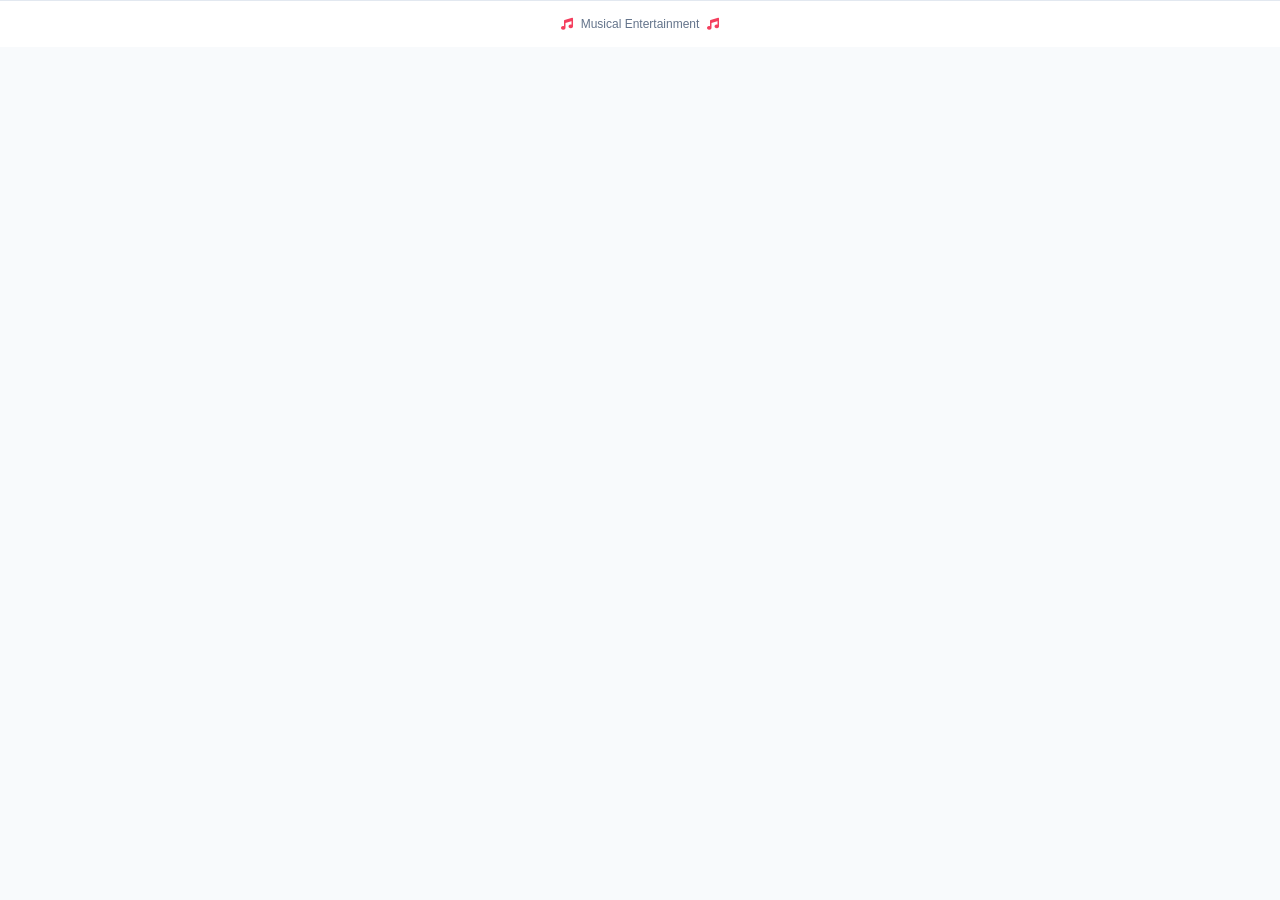
==== login.html @ 61718845 "first commit" ====
<!DOCTYPE html>
<html lang="vi">
<head>
  <meta charset="UTF-8">
  <meta name="viewport" content="width=device-width, initial-scale=1.0">
  <title>Musical - Pure HTML, CSS & JS Exam</title>
  <!-- Font Awesome CDN cho Icon -->
  <link rel="stylesheet" href="https://cdnjs.cloudflare.com/ajax/libs/font-awesome/6.5.1/css/all.min.css" />
  <!-- Nhúng file CSS ngoài -->
  <link rel="stylesheet" href="style.css" />
</head>
<body>
  <main id="page-login" class="hidden">
    <div class="login-container">
      
      <div class="login-header">
        <h2>Đăng Nhập</h2>
        <p>Chào mừng bạn quay trở lại với Musical</p>
      </div>

      <form onsubmit="event.preventDefault(); alert('Đăng nhập thành công!');">
        <div class="form-group">
          <label>Email</label>
          <input type="email" placeholder="admin@gmail.com" required>
        </div>

        <div class="form-group">
          <label>Password</label>
          <input type="password" placeholder="Password" required>
        </div>

        <div class="form-options">
          <label class="remember-me">
            <input type="checkbox"> Remember Me
          </label>
          <a href="#" class="forgot-link">Forgot password?</a>
        </div>

        <button type="submit" class="btn-login">LOGIN</button>
      </form>

      <p class="register-text">
        Not a member? <a href="#">Register</a>
      </p>

      <button onclick="showPage('home')" class="back-home-btn">
        <i class="fa-solid fa-arrow-left"></i> Quay lại Trang chủ
      </button>

    </div>
  </main>

  <footer>
    <i class="fa-solid fa-music"></i>
    <span>Musical Entertainment</span>
    <i class="fa-solid fa-music"></i>
  </footer>

  <script src="script.js"></script>
</body>
</html>
---- style.css ----
/* ==================== STYLES CHUNG (RESET & VARIABLES) ==================== */
* {
  box-sizing: border-box;
  margin: 0;
  padding: 0;
}
body {
  font-family: 'Segoe UI', Tahoma, Geneva, Verdana, sans-serif;
  background-color: #f8fafc;
  color: #334155;
  min-height: 100vh;
  display: flex;
  flex-direction: column;
  justify-content: space-between;
}

/* Utilities */
.hidden {
  display: none !important;
}

/* ==================== HEADER / NAVIGATION ==================== */
header {
  background-color: #ffffff;
  border-bottom: 1px solid #e2e8f0;
  padding: 16px 24px;
  display: flex;
  align-items: center;
  justify-content: space-between;
  position: sticky;
  top: 0;
  z-index: 50;
  box-shadow: 0 1px 2px rgba(0, 0, 0, 0.05);
}
.logo {
  display: flex;
  align-items: center;
  gap: 8px;
  color: #f43f5e;
  font-weight: bold;
  font-size: 1.25rem;
  cursor: pointer;
}
.logo span {
  color: #1e293b;
}
nav {
  display: flex;
  gap: 32px;
}
nav a {
  text-decoration: none;
  color: #475569;
  font-size: 0.875rem;
  font-weight: 500;
  transition: color 0.2s;
}
nav a:hover {
  color: #4f46e5;
}
.auth-buttons {
  display: flex;
  gap: 12px;
}
.btn {
  padding: 8px 16px;
  font-size: 0.875rem;
  font-weight: 600;
  border-radius: 8px;
  border: none;
  cursor: pointer;
  transition: all 0.2s;
}
.btn-primary {
  background-color: #4f46e5;
  color: #ffffff;
}
.btn-primary:hover {
  background-color: #4338ca;
}
.btn-outline {
  background-color: transparent;
  border: 1px solid #4f46e5;
  color: #4f46e5;
}
.btn-outline:hover {
  background-color: #eef2ff;
}

/* ==================== MAIN CONTAINER ==================== */
main {
  max-width: 1100px;
  width: 100%;
  margin: 0 auto;
  padding: 32px 16px;
  flex: 1;
}

/* ==================== TRÌNH PHÁT NHẠC (AUDIO PLAYER) ==================== */
.player-card {
  background-color: #ffffff;
  border: 1px solid #e2e8f0;
  border-radius: 16px;
  padding: 24px;
  box-shadow: 0 1px 3px rgba(0, 0, 0, 0.05);
  margin-bottom: 32px;
  display: flex;
  flex-wrap: wrap;
  align-items: center;
  justify-content: space-between;
  gap: 24px;
}
.player-controls {
  display: flex;
  align-items: center;
  gap: 16px;
  flex: 1;
  min-width: 280px;
}
.play-circle-btn {
  width: 56px;
  height: 56px;
  background-color: #4f46e5;
  color: white;
  border: none;
  border-radius: 50%;
  display: flex;
  align-items: center;
  justify-content: center;
  font-size: 1.25rem;
  cursor: pointer;
  box-shadow: 0 4px 6px -1px rgba(79, 70, 229, 0.3);
  transition: transform 0.1s;
}
.play-circle-btn:active {
  transform: scale(0.95);
}
.progress-wrapper {
  flex: 1;
}
.time-display {
  display: flex;
  justify-content: space-between;
  font-size: 0.75rem;
  color: #64748b;
  margin-bottom: 4px;
  font-weight: 500;
}
.progress-bg {
  width: 100%;
  height: 8px;
  background-color: #f1f5f9;
  border-radius: 9999px;
  overflow: hidden;
}
.progress-fill {
  height: 100%;
  width: 0%;
  background-color: #4f46e5;
  transition: width 0.1s linear;
}
.song-details {
  display: flex;
  gap: 16px;
  align-items: center;
  border-left: 1px solid #f1f5f9;
  padding-left: 24px;
}
.song-title-badge {
  color: #f43f5e;
  font-weight: bold;
  font-size: 0.95rem;
  display: flex;
  align-items: center;
  gap: 8px;
  white-space: nowrap;
}
.lyrics-box {
  font-size: 0.75rem;
  color: #64748b;
  font-style: italic;
  background-color: #f8fafc;
  padding: 12px;
  border-radius: 12px;
  border: 1px solid #f1f5f9;
  line-height: 1.5;
}

/* ==================== DANH SÁCH SẢN PHẨM (GRID) ==================== */
.section-title {
  font-size: 1.125rem;
  font-weight: bold;
  color: #1e293b;
  margin-bottom: 16px;
  display: flex;
  align-items: center;
  gap: 8px;
}
.product-grid {
  display: grid;
  grid-template-columns: repeat(auto-fill, minmax(220px, 1fr));
  gap: 24px;
}
.product-card {
  background-color: #ffffff;
  border: 1px solid #e2e8f0;
  border-radius: 16px;
  padding: 16px;
  box-shadow: 0 1px 2px rgba(0,0,0,0.05);
  transition: transform 0.2s, box-shadow 0.2s;
}
.product-card:hover {
  transform: translateY(-2px);
  box-shadow: 0 4px 12px rgba(0,0,0,0.08);
}
.product-card img {
  width: 100%;
  height: 170px;
  object-fit: cover;
  border-radius: 12px;
  margin-bottom: 12px;
}
.product-card h3 {
  font-size: 0.875rem;
  font-weight: bold;
  color: #1e293b;
  white-space: nowrap;
  overflow: hidden;
  text-overflow: ellipsis;
}
.product-card p {
  font-size: 0.75rem;
  color: #94a3b8;
  margin-top: 2px;
}
.stars {
  color: #fbbf24;
  font-size: 0.75rem;
  margin-top: 8px;
  display: flex;
  gap: 4px;
}

/* ==================== FORM ĐĂNG NHẬP (LOGIN PAGE) ==================== */
.login-container {
  max-width: 400px;
  margin: 40px auto;
  background-color: #ffffff;
  border: 1px solid #e2e8f0;
  border-radius: 24px;
  padding: 32px;
  box-shadow: 0 1px 3px rgba(0,0,0,0.05);
  width: 100%;
}
.login-header {
  text-align: center;
  margin-bottom: 24px;
}
.login-header h2 {
  font-size: 1.5rem;
  color: #1e293b;
}
.login-header p {
  font-size: 0.75rem;
  color: #94a3b8;
  margin-top: 4px;
}
.form-group {
  margin-bottom: 20px;
}
.form-group label {
  display: block;
  font-size: 0.875rem;
  font-weight: bold;
  color: #334155;
  margin-bottom: 6px;
}
.form-group input[type="email"],
.form-group input[type="password"] {
  width: 100%;
  padding: 10px 14px;
  border: 1px solid #cbd5e1;
  border-radius: 10px;
  font-size: 0.875rem;
  outline: none;
  transition: border-color 0.2s;
}
.form-group input:focus {
  border-color: #4f46e5;
}
.form-options {
  display: flex;
  justify-content: space-between;
  align-items: center;
  font-size: 0.75rem;
  margin-bottom: 24px;
}
.remember-me {
  display: flex;
  align-items: center;
  gap: 6px;
  color: #475569;
  cursor: pointer;
}
.forgot-link {
  color: #4f46e5;
  text-decoration: none;
  font-weight: 600;
}
.forgot-link:hover {
  text-decoration: underline;
}
.btn-login {
  width: 100%;
  padding: 12px;
  background-color: #4f46e5;
  color: white;
  font-weight: bold;
  border: none;
  border-radius: 10px;
  cursor: pointer;
  font-size: 0.875rem;
}
.btn-login:hover {
  background-color: #4338ca;
}
.register-text {
  text-align: center;
  font-size: 0.75rem;
  color: #64748b;
  margin-top: 24px;
}
.register-text a {
  color: #4f46e5;
  font-weight: 600;
  text-decoration: none;
}
.back-home-btn {
  display: block;
  margin: 20px auto 0;
  background: none;
  border: none;
  color: #94a3b8;
  font-size: 0.75rem;
  cursor: pointer;
  text-decoration: underline;
}

/* ==================== FOOTER ==================== */
footer {
  background-color: #ffffff;
  border-top: 1px solid #e2e8f0;
  padding: 16px;
  text-align: center;
  font-size: 0.75rem;
  color: #64748b;
  display: flex;
  align-items: center;
  justify-content: center;
  gap: 8px;
}
footer i {
  color: #f43f5e;
}
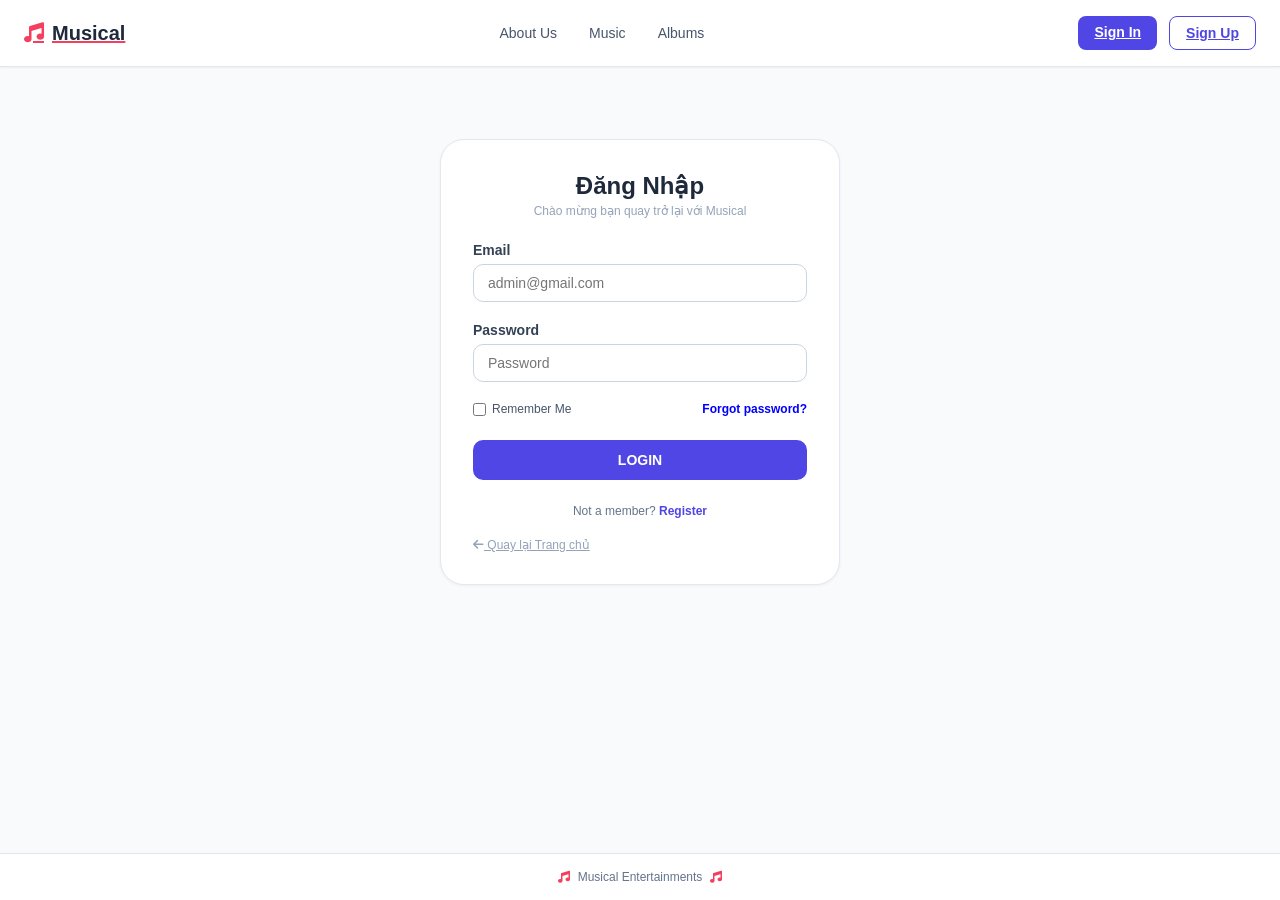
==== commit 67006b1d: "first commit" ====
--- a/login.html
+++ b/login.html
@@ -3,59 +3,66 @@
 <head>
   <meta charset="UTF-8">
   <meta name="viewport" content="width=device-width, initial-scale=1.0">
-  <title>Musical - Pure HTML, CSS & JS Exam</title>
+  <title>Musical - Login Page</title>
   <!-- Font Awesome CDN cho Icon -->
   <link rel="stylesheet" href="https://cdnjs.cloudflare.com/ajax/libs/font-awesome/6.5.1/css/all.min.css" />
-  <!-- Nhúng file CSS ngoài -->
+  <!-- File CSS dùng chung -->
   <link rel="stylesheet" href="style.css" />
 </head>
 <body>
-  <main id="page-login" class="hidden">
+  <!-- Header / Navigation -->
+  <header>
+    <a href="index.html" class="logo">
+      <i class="fa-solid fa-music"></i>
+      <span>Musical</span>
+    </a>
+    <nav>
+      <a href="index.html">About Us</a>
+      <a href="index.html">Music</a>
+      <a href="index.html">Albums</a>
+    </nav>
+   
+    <div class="auth-buttons">
+      <a href="login.html" class="btn btn-primary">Sign In</a>
+      <a href="login.html" class="btn btn-outline">Sign Up</a>
+    </div>
+  </header>
+  <main>
     <div class="login-container">
-      
       <div class="login-header">
         <h2>Đăng Nhập</h2>
         <p>Chào mừng bạn quay trở lại với Musical</p>
       </div>
-
       <form onsubmit="event.preventDefault(); alert('Đăng nhập thành công!');">
         <div class="form-group">
           <label>Email</label>
           <input type="email" placeholder="admin@gmail.com" required>
         </div>
-
         <div class="form-group">
           <label>Password</label>
           <input type="password" placeholder="Password" required>
         </div>
-
         <div class="form-options">
           <label class="remember-me">
             <input type="checkbox"> Remember Me
           </label>
           <a href="#" class="forgot-link">Forgot password?</a>
         </div>
-
         <button type="submit" class="btn-login">LOGIN</button>
       </form>
-
       <p class="register-text">
         Not a member? <a href="#">Register</a>
       </p>
-
-      <button onclick="showPage('home')" class="back-home-btn">
+      <a href="index.html" class="back-home-btn">
         <i class="fa-solid fa-arrow-left"></i> Quay lại Trang chủ
-      </button>
-
+      </a>
     </div>
   </main>
-
   <footer>
     <i class="fa-solid fa-music"></i>
-    <span>Musical Entertainment</span>
+    <span>Musical Entertainments</span>
     <i class="fa-solid fa-music"></i>
   </footer>
-
   <script src="script.js"></script>
 </body>
 </html>
--- a/style.css
+++ b/style.css
@@ -1,4 +1,4 @@
-/* ==================== STYLES CHUNG (RESET & VARIABLES) ==================== */
+
 * {
   box-sizing: border-box;
   margin: 0;
@@ -19,7 +19,6 @@
   display: none !important;
 }
 
-/* ==================== HEADER / NAVIGATION ==================== */
 header {
   background-color: #ffffff;
   border-bottom: 1px solid #e2e8f0;
@@ -87,7 +86,6 @@
   background-color: #eef2ff;
 }
 
-/* ==================== MAIN CONTAINER ==================== */
 main {
   max-width: 1100px;
   width: 100%;
@@ -96,7 +94,6 @@
   flex: 1;
 }
 
-/* ==================== TRÌNH PHÁT NHẠC (AUDIO PLAYER) ==================== */
 .player-card {
   background-color: #ffffff;
   border: 1px solid #e2e8f0;
@@ -186,7 +183,6 @@
   line-height: 1.5;
 }
 
-/* ==================== DANH SÁCH SẢN PHẨM (GRID) ==================== */
 .section-title {
   font-size: 1.125rem;
   font-weight: bold;
@@ -209,10 +205,7 @@
   box-shadow: 0 1px 2px rgba(0,0,0,0.05);
   transition: transform 0.2s, box-shadow 0.2s;
 }
-.product-card:hover {
-  transform: translateY(-2px);
-  box-shadow: 0 4px 12px rgba(0,0,0,0.08);
-}
+
 .product-card img {
   width: 100%;
   height: 170px;
@@ -241,7 +234,6 @@
   gap: 4px;
 }
 
-/* ==================== FORM ĐĂNG NHẬP (LOGIN PAGE) ==================== */
 .login-container {
   max-width: 400px;
   margin: 40px auto;
@@ -303,13 +295,11 @@
   cursor: pointer;
 }
 .forgot-link {
-  color: #4f46e5;
+  color: blue;
   text-decoration: none;
   font-weight: 600;
 }
-.forgot-link:hover {
-  text-decoration: underline;
-}
+
 .btn-login {
   width: 100%;
   padding: 12px;
@@ -320,9 +310,6 @@
   border-radius: 10px;
   cursor: pointer;
   font-size: 0.875rem;
-}
-.btn-login:hover {
-  background-color: #4338ca;
 }
 .register-text {
   text-align: center;
@@ -346,7 +333,6 @@
   text-decoration: underline;
 }
 
-/* ==================== FOOTER ==================== */
 footer {
   background-color: #ffffff;
   border-top: 1px solid #e2e8f0;
@@ -361,4 +347,4 @@
 }
 footer i {
   color: #f43f5e;
-}+}
